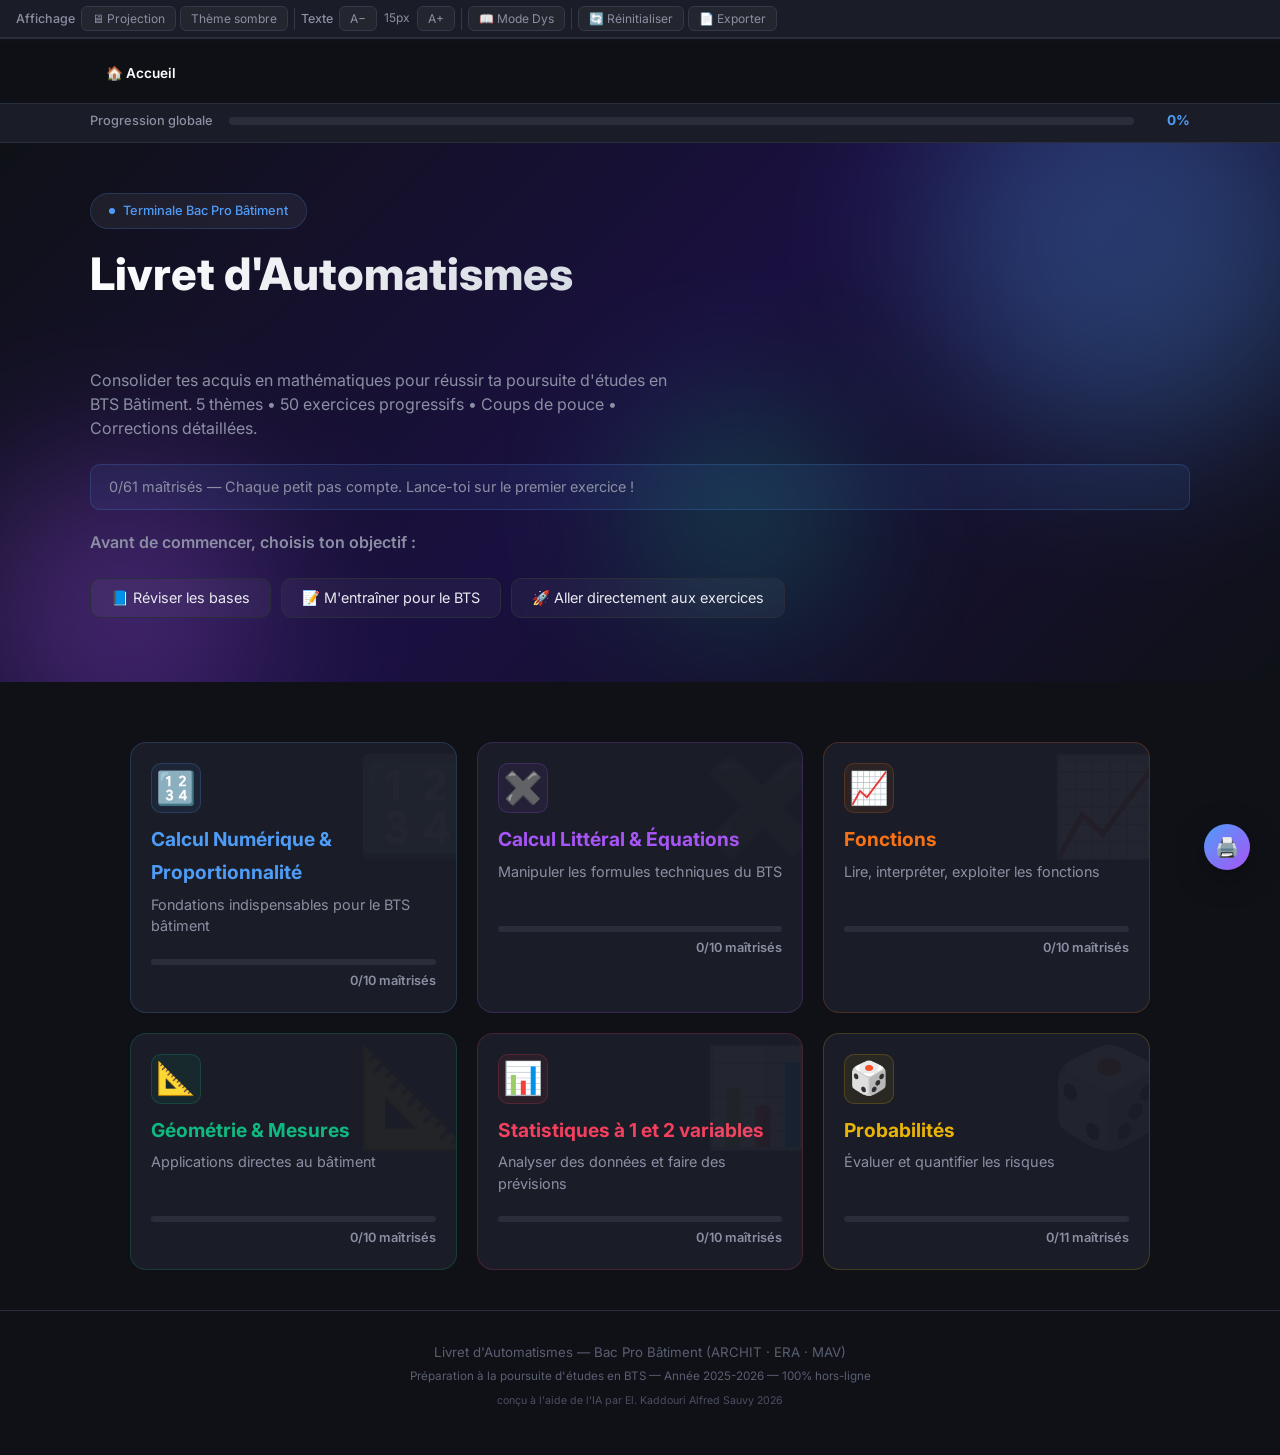
==== livret.html @ b8ce0d8c "Ajout de la mention concepteur dans le footer" ====
<!DOCTYPE html>
<html lang="fr">
<head>
<meta charset="UTF-8">
<meta name="viewport" content="width=device-width, initial-scale=1.0">
<title>Livret d'Automatismes — Bac Pro Bâtiment → BTS</title>
<link rel="preconnect" href="https://fonts.googleapis.com">
<link href="https://fonts.googleapis.com/css2?family=Inter:wght@300;400;500;600;700;800;900&family=JetBrains+Mono:wght@400;500&display=swap" rel="stylesheet">
<link rel="stylesheet" href="https://cdn.jsdelivr.net/npm/katex@0.16.9/dist/katex.min.css">
<script defer src="https://cdn.jsdelivr.net/npm/katex@0.16.9/dist/katex.min.js"></script>
<script defer src="https://cdn.jsdelivr.net/npm/katex@0.16.9/dist/contrib/auto-render.min.js"></script>
<link rel="stylesheet" href="style.css">
</head>
<body>

<div class="app" id="app">
  <!-- ACCESSIBILITY BAR -->
  <div class="access-bar no-print" role="toolbar" aria-label="Barre d'accessibilité">
    <div class="ab-group">
      <span class="ab-label">Affichage</span>
      <button class="ab-proj" onclick="toggleProjection(this)" title="Mode vidéoprojecteur">🖥 Projection</button>
      <button onclick="cycleTheme(this)" id="themeBtn">Thème sombre</button>
    </div>
    <div class="ab-sep"></div>
    <div class="ab-group">
      <span class="ab-label">Texte</span>
      <button onclick="setFontSize(-1)" title="Diminuer la taille">A−</button>
      <span id="fontSizeLabel" style="color:var(--text-muted);font-size:0.75rem;min-width:32px;text-align:center">15px</span>
      <button onclick="setFontSize(1)" title="Augmenter la taille">A+</button>
    </div>
    <div class="ab-sep"></div>
    <div class="ab-group">
      <button class="ab-dys" onclick="toggleDys(this)" title="Police adaptée Dys">📖 Mode Dys</button>
    </div>
    <div class="ab-sep"></div>
    <div class="ab-group">
      <button onclick="resetProgress()" title="Réinitialiser la progression">🔄 Réinitialiser</button>
      <button onclick="exportPDF()" title="Exporter en PDF via l'impression">📄 Exporter</button>
    </div>
  </div>

  <!-- NAV BREADCRUMB -->
  <nav class="nav-sticky" id="nav" role="navigation" aria-label="Fil d'ariane">
    <div class="nav-inner" id="navInner"></div>
  </nav>

  <!-- PROGRESS GLOBAL -->
  <div class="progress-global" id="progressGlobalWrap">
    <div class="progress-global-inner">
      <span class="progress-label">Progression globale</span>
      <div class="progress-bar-wrap"><div class="progress-bar-fill" id="globalProgress"></div></div>
      <span class="progress-pct" id="globalPct">0%</span>
    </div>
  </div>

  <!-- HERO (affiché uniquement sur l'accueil) -->
  <header class="hero" id="hero">
    <div class="hero-bg-shapes">
      <div class="shape shape-1"></div>
      <div class="shape shape-2"></div>
      <div class="shape shape-3"></div>
    </div>
    <div class="hero-content">
      <div class="hero-badge"><span class="badge-dot"></span>Terminale Bac Pro Bâtiment</div>
      <h1>Livret d'Automatismes<br><span class="hero-sub">Mathématiques — Préparation BTS</span></h1>
      <p class="hero-desc">Consolider tes acquis en mathématiques pour réussir ta poursuite d'études en BTS Bâtiment. 5 thèmes • 50 exercices progressifs • Coups de pouce • Corrections détaillées.</p>
      
      <div id="heroMsg" class="hero-msg"></div>

      <!-- DIAGNOSTIC RAPIDE -->
      <div class="hero-diagnostic" id="heroDiagnostic">
        <p class="hero-desc" style="margin-top:20px;font-weight:600">Avant de commencer, choisis ton objectif :</p>
        <div class="diag-btns">
          <button class="diag-btn" onclick="setDiagnostic('revision')">📘 Réviser les bases</button>
          <button class="diag-btn" onclick="setDiagnostic('entrainement')">📝 M'entraîner pour le BTS</button>
          <button class="diag-btn" onclick="setDiagnostic('')">🚀 Aller directement aux exercices</button>
        </div>
        <p class="hero-desc" style="margin-top:12px;font-size:0.85rem;color:var(--text-muted)" id="diagLabel"></p>
      </div>
    </div>
  </header>

  <!-- MAIN CONTENT (contenu dynamique) -->
  <main class="main" id="mainContent"></main>

  <!-- FOOTER -->
  <footer class="footer">
    <p>Livret d'Automatismes — Bac Pro Bâtiment (ARCHIT · ERA · MAV)</p>
    <p class="footer-small">Préparation à la poursuite d'études en BTS — Année 2025-2026 — 100% hors-ligne</p>
    <p class="footer-small" style="font-size: 0.8em; opacity: 0.8; margin-top: 5px;">conçu à l'aide de l'IA par El. Kaddouri Alfred Sauvy 2026</p>
    <div style="margin-top: 15px;" class="no-print">
      <img src="https://hits.seeyoufarm.com/api/count/incr/badge.svg?url=https%3A%2F%2Fekaddouri.github.io%2FParcoursY-Automatismes&count_bg=%234F9CF7&title_bg=%231A1D27&icon=&icon_color=%23E7E7E7&title=Visites&edge_flat=true" alt="Compteur de visites" title="Nombre de visites sur le site" onerror="this.style.display='none'" />
    </div>
  </footer>
</div>

<!-- PRINT BUTTON -->
<button class="print-btn no-print" onclick="window.print()" title="Imprimer le livret">🖨️</button>

<script src="data.js"></script>
<script src="data2.js"></script>
<script src="app.js"></script>
</body>
</html>
---- style.css ----
:root {
  --bg: #0f1117; --bg-card: #1a1d27; --bg-card-hover: #1f2330;
  --text: #e8eaf0; --text-muted: #8b8fa3; --text-dim: #5a5e72;
  --border: #2a2d3a; --border-light: #353849;
  --radius: 16px; --radius-sm: 10px; --radius-xs: 6px;
  --shadow: 0 8px 32px rgba(0,0,0,0.3);
  --t1: #4f9cf7; --t1-bg: rgba(79,156,247,0.08); --t1-border: rgba(79,156,247,0.2);
  --t2: #a855f7; --t2-bg: rgba(168,85,247,0.08); --t2-border: rgba(168,85,247,0.2);
  --t3: #f97316; --t3-bg: rgba(249,115,22,0.08); --t3-border: rgba(249,115,22,0.2);
  --t4: #10b981; --t4-bg: rgba(16,185,129,0.08); --t4-border: rgba(16,185,129,0.2);
  --t5: #f43f5e; --t5-bg: rgba(244,63,94,0.08); --t5-border: rgba(244,63,94,0.2);
  --t6: #eab308; --t6-bg: rgba(234,179,8,0.08); --t6-border: rgba(234,179,8,0.2);
  --success: #10b981; --warning: #f59e0b; --info: #3b82f6;
  --font-size-base: 15px;
  --font-family-base: 'Inter', sans-serif;
  --interligne: 1.7;
  --spacing-letters: 0;
  --spacing-words: 0;
}
* { margin:0; padding:0; box-sizing:border-box; }
body { font-family:var(--font-family-base); background:var(--bg); color:var(--text); line-height:var(--interligne); font-size:var(--font-size-base); }
a, button, input, select, textarea { font-family:inherit; }
:focus-visible { outline:3px solid var(--t1); outline-offset:2px; border-radius:4px; }
@media (prefers-reduced-motion: reduce) {
  *, *::before, *::after { animation-duration:0.01ms !important; transition-duration:0.01ms !important; }
}

/* === DIAGNOSTIC === */
.hero-diagnostic { margin-top:16px; }
.diag-btns { display:flex; gap:10px; flex-wrap:wrap; margin-top:8px; }
.diag-btn { padding:10px 20px; border-radius:var(--radius-sm); border:1px solid var(--border); background:rgba(255,255,255,0.04); color:var(--text); font-size:0.9rem; cursor:pointer; transition:all .2s; }
.diag-btn:hover { background:rgba(255,255,255,0.1); border-color:var(--t1); }
.diag-btn.active { background:var(--t1-bg); border-color:var(--t1); color:var(--t1); font-weight:600; }

/* === ACCESSIBILITY BAR === */
.access-bar { position:sticky; top:0; z-index:300; background:var(--bg-card); border-bottom:2px solid var(--border); padding:6px 16px; display:flex; flex-wrap:wrap; align-items:center; gap:6px; font-size:0.78rem; }
.access-bar .ab-group { display:flex; align-items:center; gap:4px; }
.access-bar .ab-label { color:var(--text-muted); font-weight:500; margin-right:2px; white-space:nowrap; }
.access-bar button { padding:4px 10px; border-radius:6px; border:1px solid var(--border-light); background:rgba(255,255,255,0.04); color:var(--text-muted); cursor:pointer; font-size:0.75rem; white-space:nowrap; transition:all .2s; }
.access-bar button:hover { background:rgba(255,255,255,0.1); color:var(--text); }
.access-bar button.active { color:#fff; font-weight:600; }
.access-bar .ab-sep { width:1px; height:22px; background:var(--border-light); }

/* Mode Dys */
body.dys-mode { font-family:'Lexend','OpenDyslexic',sans-serif; --interligne:2.0; --spacing-letters:0.08em; --spacing-words:0.16em; letter-spacing:var(--spacing-letters); word-spacing:var(--spacing-words); }
body.dys-mode .access-bar { font-family:inherit; }
body.dys-mode .graph-container svg { font-family:'Lexend','OpenDyslexic',sans-serif; }

/* Mode Projection */
body.projection-mode { font-size:calc(var(--font-size-base) * 1.4); }
body.projection-mode .hero h1 { font-size:3.6rem; }
body.projection-mode .nav-link { font-size:1rem; padding:10px 22px; }
body.projection-mode .exercise-card { border-width:2px; }
body.projection-mode .exo-statement { font-size:1.1rem; padding:18px; }
body.projection-mode .graph-container svg { max-width:90%; }
body.projection-mode .hero-bg-shapes,
body.projection-mode .shape { display:none; }
body.projection-mode .bts-box { font-size:1rem; padding:16px; }
body.projection-mode .course-content { font-size:1.3rem; }
body.projection-mode .course-content .formula-box { font-size:1.5rem; padding:24px; }

/* Mode clair */
body.light-mode { --bg:#f5f7fa; --bg-card:#ffffff; --text:#1a1d27; --text-muted:#5a5e72; --text-dim:#8b8fa3; --border:#d1d5db; --border-light:#e5e7eb; }
body.light-mode .graph-container svg { background:#fff; }
/* Mode crème */
body.cream-mode { --bg:#fbf7e9; --bg-card:#fefcf3; --text:#1a1a1a; --text-muted:#555; --text-dim:#888; --border:#d4c9a8; --border-light:#e8e0c8; }

/* === HERO === */
.hero { position:relative; padding:50px 40px 40px; overflow:hidden; background:linear-gradient(135deg, #0f1117 0%, #1a1040 50%, #0f1117 100%); }
body.light-mode .hero, body.cream-mode .hero { background:linear-gradient(135deg, #e8ecf1 0%, #d0d9e8 50%, #e8ecf1 100%); }
body.light-mode .hero h1, body.cream-mode .hero h1 { -webkit-text-fill-color:#1a1d27; }
.hero-bg-shapes { position:absolute; inset:0; overflow:hidden; }
.shape { position:absolute; border-radius:50%; filter:blur(80px); opacity:0.3; }
.shape-1 { width:400px; height:400px; background:var(--t1); top:-100px; right:-50px; animation:float 8s ease-in-out infinite; }
.shape-2 { width:300px; height:300px; background:var(--t2); bottom:-80px; left:-30px; animation:float 10s ease-in-out infinite reverse; }
.shape-3 { width:200px; height:200px; background:var(--t4); top:50%; left:50%; animation:float 12s ease-in-out infinite; }
@keyframes float { 0%,100%{transform:translate(0,0)} 50%{transform:translate(30px,-20px)} }
.hero-content { max-width:1100px; margin:0 auto; position:relative; z-index:1; }
.hero-badge { display:inline-flex; align-items:center; gap:8px; background:rgba(255,255,255,0.06); backdrop-filter:blur(10px); padding:6px 18px; border-radius:50px; font-size:0.8rem; font-weight:500; color:var(--t1); border:1px solid rgba(79,156,247,0.2); margin-bottom:20px; }
.badge-dot { width:6px; height:6px; background:var(--t1); border-radius:50%; animation:pulse 2s infinite; }
@keyframes pulse { 0%,100%{opacity:1;transform:scale(1)} 50%{opacity:.5;transform:scale(1.3)} }
.hero h1 { font-size:2.8rem; font-weight:800; line-height:1.15; margin-bottom:16px; background:linear-gradient(135deg,#fff 0%,#a0aec0 100%); -webkit-background-clip:text; -webkit-text-fill-color:transparent; }
.hero-sub { font-size:1.3rem; font-weight:400; opacity:0.7; }
.hero-desc { color:var(--text-muted); font-size:1rem; max-width:600px; margin-bottom:24px; line-height:1.5; }
.hero-stats { display:flex; gap:16px; flex-wrap:wrap; }
.hero-stat { background:rgba(255,255,255,0.04); border:1px solid var(--border); border-radius:var(--radius-sm); padding:10px 18px; display:flex; flex-direction:column; gap:2px; }
.hero-stat .val { font-size:1.3rem; font-weight:700; }
.hero-stat .lbl { font-size:0.7rem; color:var(--text-muted); text-transform:uppercase; letter-spacing:.5px; }
.hero-msg { margin-top:16px; padding:10px 18px; border-radius:var(--radius-sm); background:rgba(79,156,247,0.08); border:1px solid rgba(79,156,247,0.2); font-size:0.9rem; color:var(--text-muted); }

/* === NAV === */
.nav-sticky { position:sticky; top:44px; z-index:100; background:rgba(15,17,23,0.85); backdrop-filter:blur(20px); border-bottom:1px solid var(--border); padding:0 40px; }
body.light-mode .nav-sticky, body.cream-mode .nav-sticky { background:rgba(255,255,255,0.9); }
.nav-inner { max-width:1100px; margin:0 auto; display:flex; gap:4px; overflow-x:auto; padding:10px 0; scrollbar-width:none; }
.nav-inner::-webkit-scrollbar { display:none; }
.nav-link { padding:8px 16px; border-radius:50px; text-decoration:none; color:var(--text-muted); font-weight:500; font-size:0.85rem; white-space:nowrap; transition:all .25s; cursor:pointer; border:none; background:none; }
.nav-link:hover { background:rgba(255,255,255,0.06); color:var(--text); }
.nav-link.active { color:#fff; font-weight:600; }

/* === PROGRESS GLOBAL === */
.progress-global { padding:10px 40px; background:var(--bg-card); border-bottom:1px solid var(--border); }
.progress-global-inner { max-width:1100px; margin:0 auto; display:flex; align-items:center; gap:16px; }
.progress-label { font-size:0.8rem; color:var(--text-muted); white-space:nowrap; font-weight:500; }
.progress-bar-wrap { flex:1; height:8px; background:var(--border); border-radius:8px; overflow:hidden; }
.progress-bar-fill { height:100%; border-radius:8px; background:linear-gradient(90deg,var(--t1),var(--t2),var(--t4)); transition:width .5s ease; width:0; }
.progress-pct { font-size:0.85rem; font-weight:700; color:var(--t1); min-width:40px; text-align:right; }

/* === MAIN === */
.main { max-width:1100px; margin:0 auto; padding:40px; }

/* === BTS BOX (parcours BTS) === */
.bts-box { background:var(--bg-card); border:1px solid var(--border); border-radius:var(--radius); padding:20px 24px; margin-bottom:24px; }
.bts-box h3 { font-size:1rem; font-weight:600; margin-bottom:10px; }
.bts-grid { display:grid; grid-template-columns:1fr 1fr 1fr; gap:16px; }
.bts-item { padding:12px 14px; border-radius:var(--radius-xs); background:rgba(255,255,255,0.02); border:1px solid var(--border-light); }
.bts-item .bts-label { font-size:0.75rem; text-transform:uppercase; letter-spacing:.5px; color:var(--text-dim); font-weight:600; margin-bottom:4px; }
.bts-item .bts-content { font-size:0.88rem; color:var(--text-muted); line-height:1.5; }
.bts-item .bts-content strong { color:var(--text); }
@media(max-width:768px) { .bts-grid { grid-template-columns:1fr; } }

/* === THEME SECTION === */
.theme-section { margin-bottom:60px; scroll-margin-top:120px; }
.theme-header { display:flex; align-items:center; gap:16px; margin-bottom:6px; }
.theme-icon { width:48px; height:48px; border-radius:var(--radius-sm); display:flex; align-items:center; justify-content:center; font-size:1.4rem; }
.theme-title { font-size:1.5rem; font-weight:700; }
.theme-subtitle { color:var(--text-muted); font-size:0.85rem; margin-bottom:4px; }
.theme-objectif { font-size:0.85rem; color:var(--text-dim); margin-bottom:16px; padding:8px 14px; background:rgba(255,255,255,0.02); border-radius:var(--radius-xs); border-left:3px solid var(--info); }
.theme-progress { display:flex; align-items:center; gap:12px; margin-bottom:20px; }
.theme-progress .progress-bar-wrap { max-width:300px; }
.theme-progress-pct { font-size:0.8rem; font-weight:600; }

/* === COURSE CARD === */
.course-card { background:var(--bg-card); border:1px solid var(--border); border-radius:var(--radius); padding:20px 24px; margin-bottom:20px; }
.course-card h3 { font-size:1.2rem; font-weight:600; margin-bottom:10px; display:flex; align-items:center; gap:10px; }
.course-content { color:var(--text-muted); font-size:1.05rem; line-height:1.8; }
.course-content .formula-box { background:rgba(255,255,255,0.03); border:1px solid var(--border-light); border-radius:var(--radius-xs); padding:16px 20px; margin:12px 0; font-family:'JetBrains Mono',monospace; font-size:1.15rem; color:var(--text); text-align:center; }
.course-content ul { padding-left:20px; }
.course-content li { margin:3px 0; }
.key-point { display:flex; align-items:flex-start; gap:10px; padding:10px 14px; margin:8px 0; border-radius:var(--radius-xs); font-size:0.88rem; }
.key-point.tip { background:rgba(16,185,129,0.06); border-left:3px solid var(--success); }
.key-point.warn { background:rgba(245,158,11,0.06); border-left:3px solid var(--warning); }

/* === EXERCISE CARD === */
.exercise-card { background:var(--bg-card); border:1px solid var(--border); border-radius:var(--radius); margin-bottom:14px; overflow:hidden; transition:all .3s; }
.exercise-card:hover { border-color:var(--border-light); }
.exercise-header { display:flex; align-items:center; gap:10px; padding:14px 20px; cursor:pointer; user-select:none; }
.exercise-check { width:22px; height:22px; border-radius:6px; border:2px solid var(--border-light); cursor:pointer; display:flex; align-items:center; justify-content:center; transition:all .2s; flex-shrink:0; font-size:0.75rem; color:transparent; background:transparent; }
.exercise-check.done { border-color:var(--success); background:var(--success); color:#fff; }
.exercise-num { font-weight:700; font-size:0.78rem; padding:3px 10px; border-radius:50px; flex-shrink:0; }
.exercise-title { font-weight:500; font-size:0.93rem; flex:1; }
.exercise-type { font-size:0.7rem; padding:2px 8px; border-radius:4px; flex-shrink:0; }
.exercise-type.echauffement { background:rgba(79,156,247,0.1); color:var(--t1); }
.exercise-type.automatisme { background:rgba(168,85,247,0.1); color:var(--t2); }
.exercise-type.applique { background:rgba(249,115,22,0.1); color:var(--t3); }
.exercise-type.prepa-bts { background:rgba(16,185,129,0.1); color:var(--t4); }
.exercise-type.synthese { background:rgba(244,63,94,0.1); color:var(--t5); }
.exercise-diff { font-size:0.7rem; color:var(--text-dim); margin-left:4px; letter-spacing:2px; }
.exercise-toggle { font-size:1.1rem; color:var(--text-dim); transition:transform .3s; flex-shrink:0; }
.exercise-card.open .exercise-toggle { transform:rotate(180deg); }
.exercise-body { display:none; padding:0 20px 18px; }
.exercise-card.open .exercise-body { display:block; }

/* === EXERCISE CONTENT === */
.exo-statement { color:var(--text); font-size:0.92rem; line-height:1.8; margin-bottom:14px; padding:14px; background:rgba(255,255,255,0.02); border-radius:var(--radius-xs); border-left:3px solid var(--border-light); }
.exo-statement ol, .exo-statement ul { padding-left:20px; }
.exo-statement li { margin:3px 0; }
.exo-erreur { padding:8px 14px; margin:8px 0; border-radius:var(--radius-xs); font-size:0.85rem; background:rgba(244,63,94,0.06); border-left:3px solid var(--t5); color:var(--text-muted); }
.exo-methode { padding:8px 14px; margin:8px 0; border-radius:var(--radius-xs); font-size:0.85rem; background:rgba(79,156,247,0.06); border-left:3px solid var(--t1); color:var(--text-muted); }

/* === TABLE OF VALUES === */
.val-table { width:100%; max-width:500px; margin:14px auto 12px auto; border-collapse:collapse; font-size:0.88rem; border-radius:var(--radius-xs); overflow:hidden; border:1px solid var(--border-light); background:rgba(255,255,255,0.02); }
.val-table caption { caption-side:top; text-align:center; padding:6px 0; font-weight:600; color:var(--t3); font-size:0.82rem; }
.val-table th, .val-table td { padding:8px 12px; text-align:center; border:1px solid var(--border-light); }
.val-table thead th { background:rgba(249,115,22,0.1); font-weight:600; color:var(--t3); }
.val-table tbody th { background:rgba(249,115,22,0.06); font-weight:600; color:var(--t3); width:60px; }
.val-table tbody td { color:var(--text-muted); min-width:42px; }
.val-table tbody tr:nth-child(even) { background:rgba(255,255,255,0.02); }
.val-table .val-empty { color:var(--text-dim); font-style:italic; }

/* === SVG GRAPH === */
.graph-container { margin:14px 0; text-align:center; }
.graph-container svg { max-width:100%; background:rgba(0,0,0,0.2); border-radius:var(--radius-sm); border:1px solid var(--border); }
body.light-mode .graph-container svg, body.cream-mode .graph-container svg { background:#fff; }

/* === HINTS === */
.hints-section { margin-top:10px; }
.hint-btn { display:inline-flex; align-items:center; gap:6px; padding:6px 14px; border-radius:50px; border:1px solid var(--border-light); background:rgba(255,255,255,0.03); color:var(--text-muted); font-size:0.78rem; cursor:pointer; transition:all .2s; font-family:'Inter',sans-serif; margin-right:6px; margin-bottom:6px; }
.hint-btn:hover { background:rgba(255,255,255,0.06); color:var(--text); }
.hint-btn.revealed { border-color:var(--warning); color:var(--warning); }
.hint-content { display:none; padding:10px 14px; margin:6px 0; border-radius:var(--radius-xs); font-size:0.85rem; color:var(--text-muted); border-left:3px solid var(--warning); background:rgba(245,158,11,0.04); }
.hint-content.show { display:block; }

/* === CORRECTION === */
.correction-section { margin-top:10px; }
.correction-btn { display:inline-flex; align-items:center; gap:6px; padding:8px 18px; border-radius:50px; border:1px solid rgba(16,185,129,0.3); background:rgba(16,185,129,0.06); color:var(--success); font-size:0.83rem; font-weight:500; cursor:pointer; transition:all .2s; font-family:'Inter',sans-serif; }
.correction-btn:hover { background:rgba(16,185,129,0.12); }
.correction-content { display:none; padding:14px; margin:8px 0; border-radius:var(--radius-xs); font-size:0.88rem; line-height:1.8; background:rgba(16,185,129,0.04); border:1px solid rgba(16,185,129,0.15); }
.correction-content.show { display:block; }
.correction-step { display:flex; align-items:flex-start; gap:10px; margin:6px 0; }
.step-num { width:24px; height:24px; border-radius:50%; background:var(--success); color:#fff; font-size:0.7rem; font-weight:700; display:flex; align-items:center; justify-content:center; flex-shrink:0; }
.step-text { color:var(--text-muted); }
.step-text .formula-box { margin:4px 0; }

/* === AUTO-BILAN === */
.auto-bilan { margin-top:30px; padding:16px 20px; background:var(--bg-card); border:1px solid var(--border); border-radius:var(--radius); }
.auto-bilan h3 { font-size:1rem; font-weight:600; margin-bottom:10px; }
.auto-bilan .bilan-stats { display:flex; gap:20px; flex-wrap:wrap; font-size:0.88rem; color:var(--text-muted); }
.auto-bilan .bilan-stats strong { color:var(--text); }
.bilan-passerelle { margin-top:12px; padding:10px 14px; border-radius:var(--radius-xs); background:rgba(79,156,247,0.06); border-left:3px solid var(--t1); font-size:0.85rem; color:var(--text-muted); }

/* === FOOTER === */
.footer { text-align:center; padding:30px; border-top:1px solid var(--border); color:var(--text-dim); font-size:0.83rem; }
.footer-small { font-size:0.73rem; margin-top:4px; }

/* === FLOATING BUTTONS === */
.print-btn, .top-btn { position:fixed; width:46px; height:46px; border-radius:50%; border:none; cursor:pointer; box-shadow:var(--shadow); z-index:200; transition:transform .2s; display:flex; align-items:center; justify-content:center; }
.print-btn { bottom:30px; right:30px; background:linear-gradient(135deg,var(--t1),var(--t2)); font-size:1.2rem; }
.print-btn:hover { transform:scale(1.1); }
.top-btn { bottom:86px; right:30px; background:var(--bg-card); border:1px solid var(--border); font-size:1rem; color:var(--text-muted); }
.top-btn:hover { transform:scale(1.1); }

/* === RESPONSIVE === */
@media(max-width:768px) {
  .hero { padding:35px 16px 25px; }
  .hero h1 { font-size:1.8rem; }
  .nav-sticky, .main, .progress-global { padding-left:12px; padding-right:12px; }
  .main { padding:16px 12px; }
  .hero-stats { gap:8px; }
  .hero-stat { padding:8px 12px; }
  .access-bar { font-size:0.68rem; padding:4px 6px; gap:3px; }
  .access-bar button { font-size:0.62rem; padding:3px 6px; }
}

/* === PRINT === */
@media print {
  @page { size:A4; margin:12mm 10mm; }
  .no-print, .print-btn, .top-btn, .nav-sticky, .progress-global, .hero-bg-shapes,
  .exercise-toggle, .hint-btn, .correction-btn, .access-bar, .hero-diagnostic,
  .diag-btns { display:none !important; }
  body { background:#fff !important; color:#111 !important; font-size:10pt; line-height:1.35 !important; }
  * { color:#111 !important; background:transparent !important; box-shadow:none !important; border-color:#ccc !important; }
  .hero { padding:12px 0; background:#fff !important; }
  .hero h1 { -webkit-text-fill-color:#111; font-size:18pt; }
  .exercise-body { display:block !important; }
  .exercise-card { page-break-inside:avoid; border:1px solid #ccc; margin-bottom:6px; }
  .theme-section { page-break-before:always; }
  .hint-content, .correction-content { display:block !important; border:1px solid #ddd; }
  .formula-box { border:1px solid #ccc !important; }
  .graph-container svg { border:1px solid #ccc; max-width:80%; }
  .val-table { font-size:9pt; max-width:90%; }
  .bts-box { border:1px solid #ccc; }
}
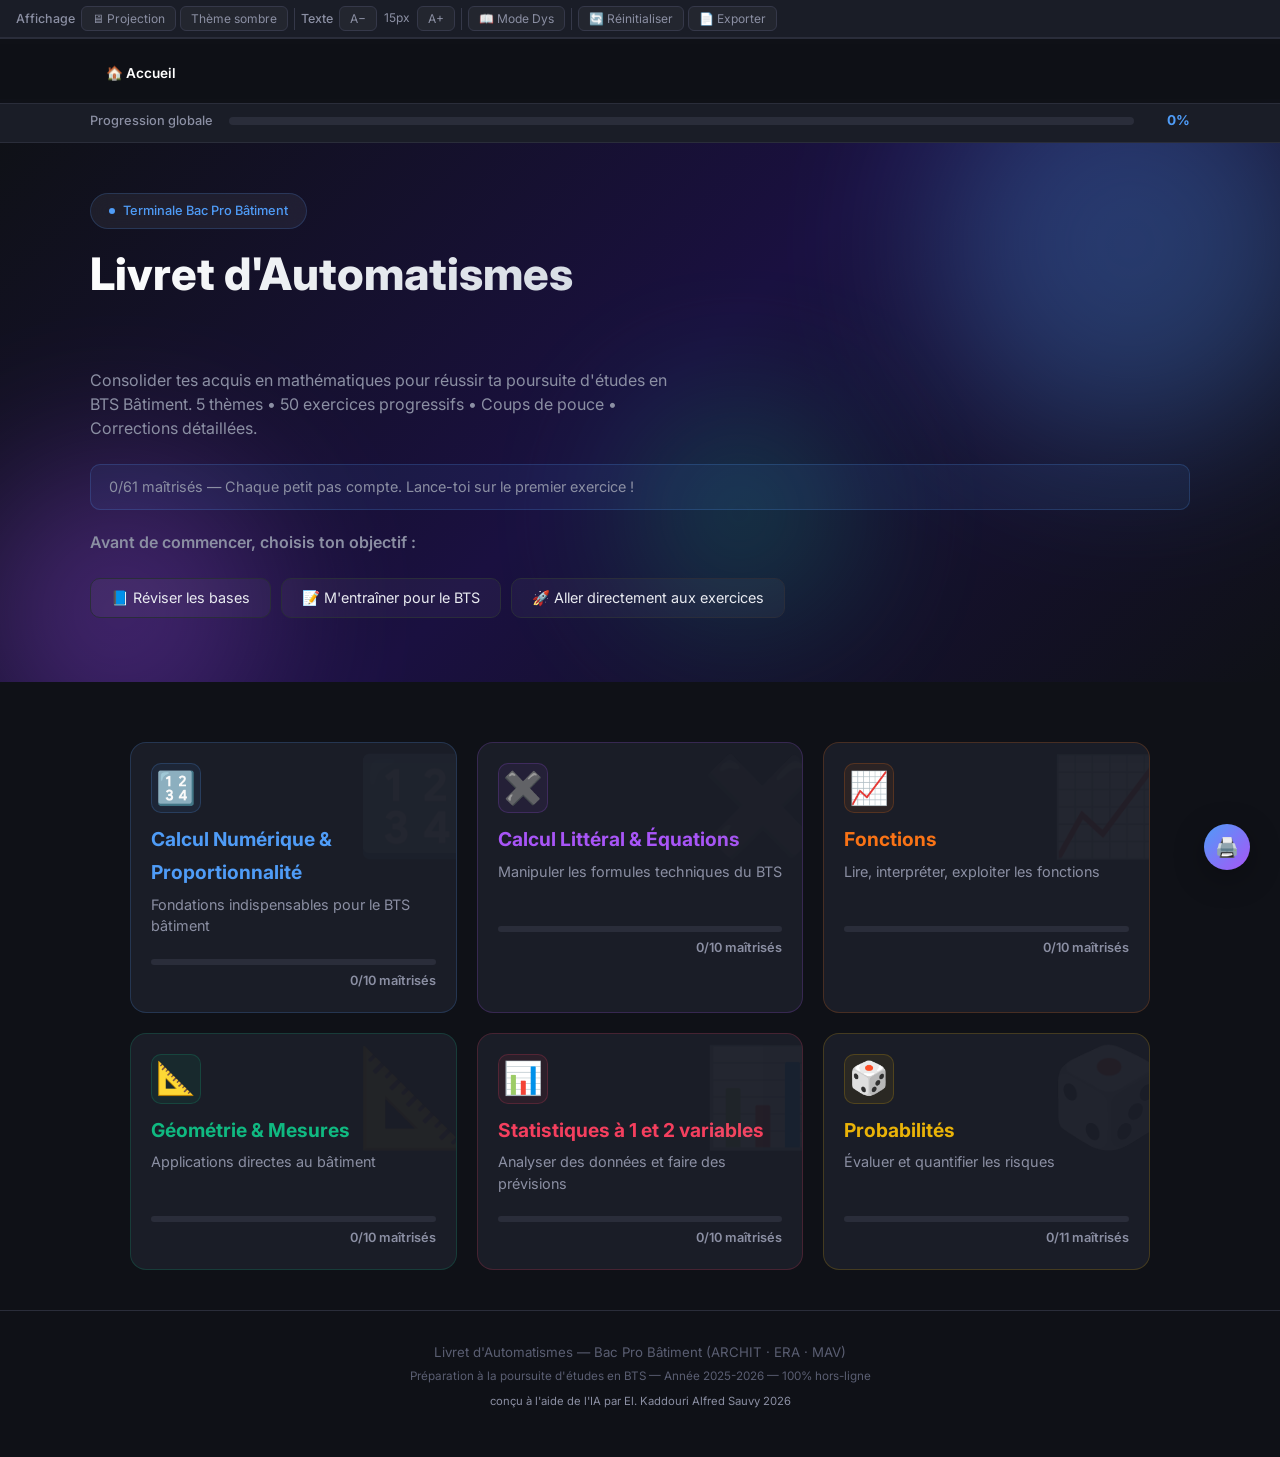
==== commit 476f41ff: "Ajustement visuel de la mention concepteur et mise à jour version hors-ligne" ====
--- a/livret.html
+++ b/livret.html
@@ -87,7 +87,7 @@
   <footer class="footer">
     <p>Livret d'Automatismes — Bac Pro Bâtiment (ARCHIT · ERA · MAV)</p>
     <p class="footer-small">Préparation à la poursuite d'études en BTS — Année 2025-2026 — 100% hors-ligne</p>
-    <p class="footer-small" style="font-size: 0.8em; opacity: 0.8; margin-top: 5px;">conçu à l'aide de l'IA par El. Kaddouri Alfred Sauvy 2026</p>
+    <p class="footer-small" style="font-size: 0.85em; color: var(--text-muted); margin-top: 5px;">conçu à l'aide de l'IA par El. Kaddouri Alfred Sauvy 2026</p>
     <div style="margin-top: 15px;" class="no-print">
       <img src="https://hits.seeyoufarm.com/api/count/incr/badge.svg?url=https%3A%2F%2Fekaddouri.github.io%2FParcoursY-Automatismes&count_bg=%234F9CF7&title_bg=%231A1D27&icon=&icon_color=%23E7E7E7&title=Visites&edge_flat=true" alt="Compteur de visites" title="Nombre de visites sur le site" onerror="this.style.display='none'" />
     </div>
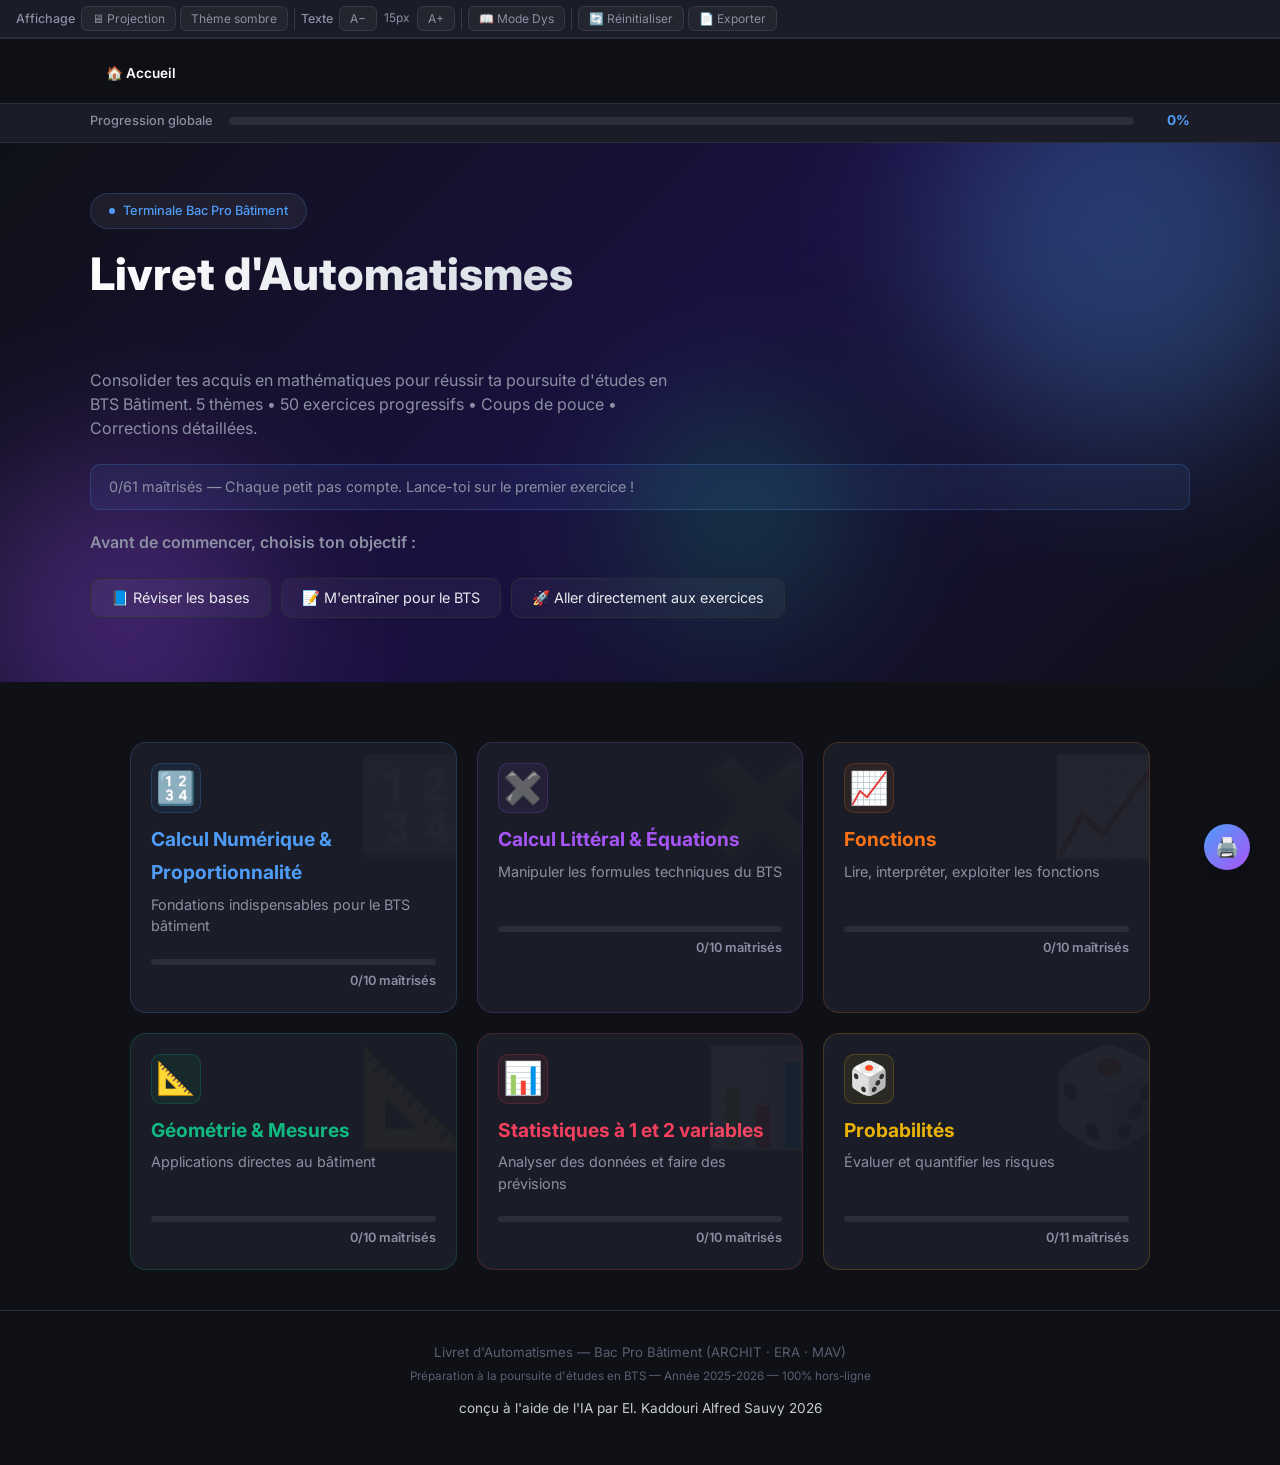
==== commit f0cac1c9: "Amélioration de la lisibilité de la mention du concepteur dans le pied de page" ====
--- a/livret.html
+++ b/livret.html
@@ -87,7 +87,7 @@
   <footer class="footer">
     <p>Livret d'Automatismes — Bac Pro Bâtiment (ARCHIT · ERA · MAV)</p>
     <p class="footer-small">Préparation à la poursuite d'études en BTS — Année 2025-2026 — 100% hors-ligne</p>
-    <p class="footer-small" style="font-size: 0.85em; color: var(--text-muted); margin-top: 5px;">conçu à l'aide de l'IA par El. Kaddouri Alfred Sauvy 2026</p>
+    <p style="font-size: 0.85rem; color: var(--text); opacity: 0.85; margin-top: 10px;">conçu à l'aide de l'IA par El. Kaddouri Alfred Sauvy 2026</p>
     <div style="margin-top: 15px;" class="no-print">
       <img src="https://hits.seeyoufarm.com/api/count/incr/badge.svg?url=https%3A%2F%2Fekaddouri.github.io%2FParcoursY-Automatismes&count_bg=%234F9CF7&title_bg=%231A1D27&icon=&icon_color=%23E7E7E7&title=Visites&edge_flat=true" alt="Compteur de visites" title="Nombre de visites sur le site" onerror="this.style.display='none'" />
     </div>
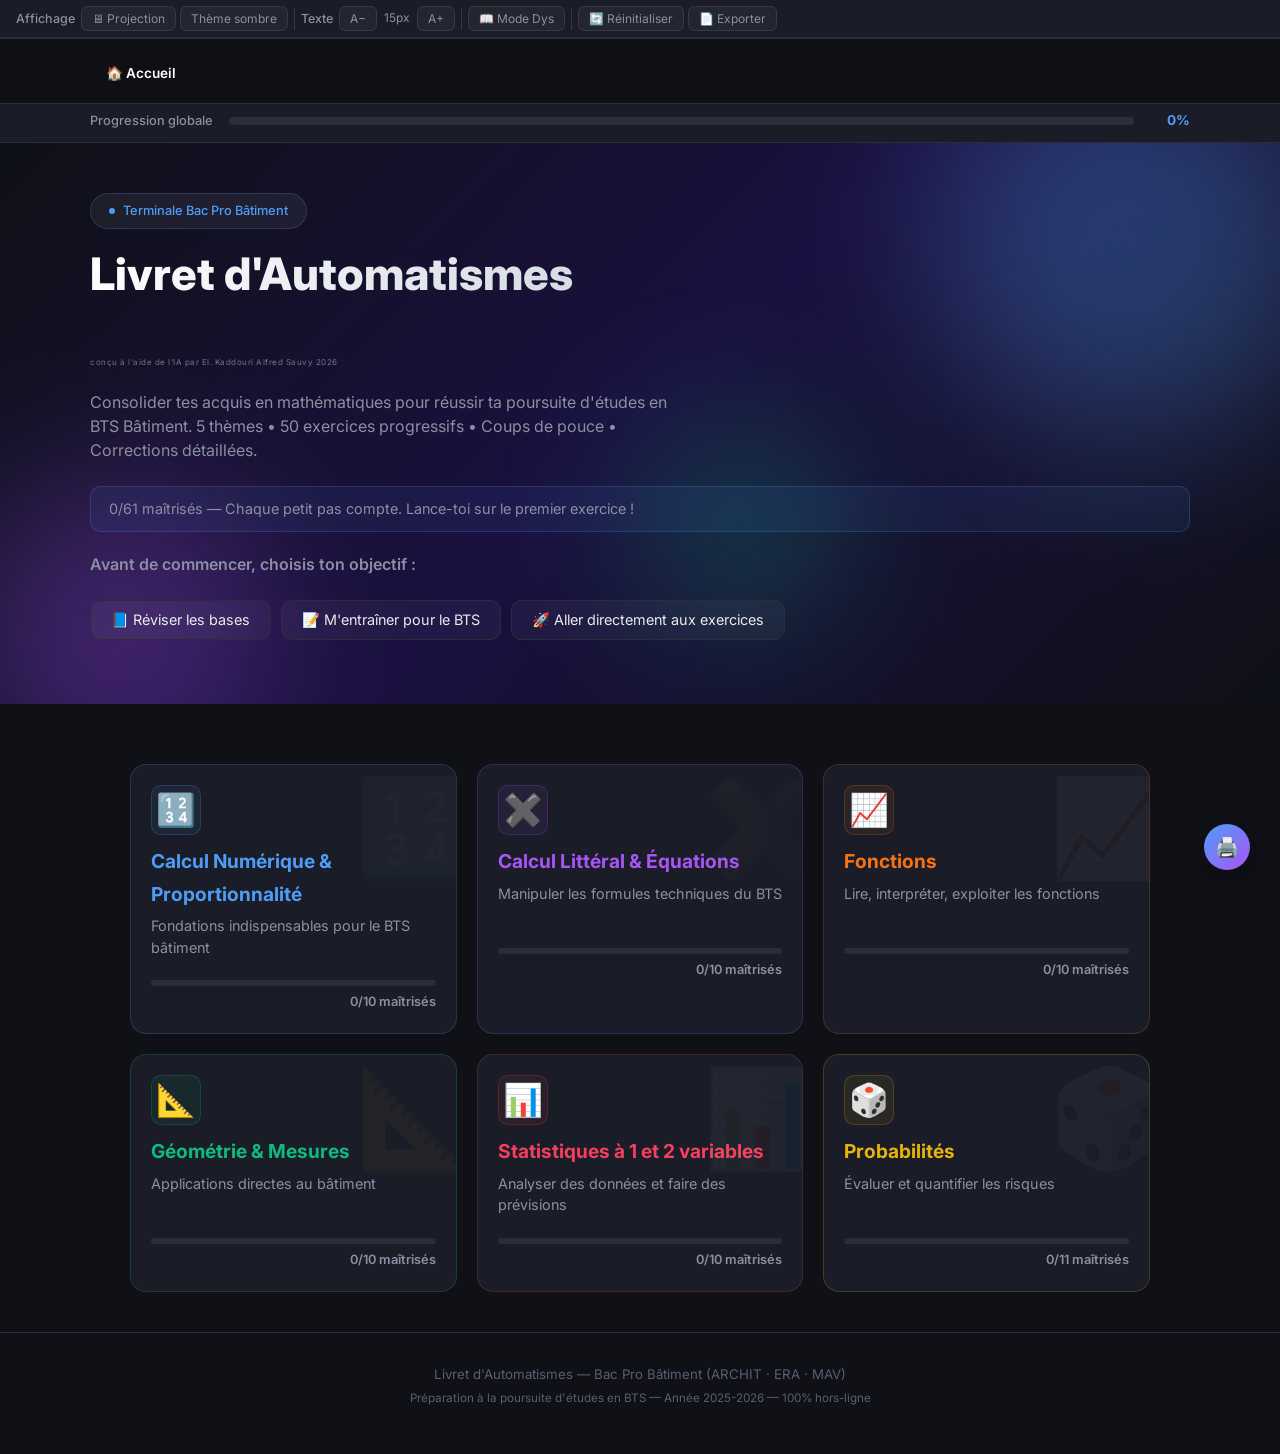
==== commit f066cac9: "Déplacement de la mention du concepteur sous le titre principal (hero)" ====
--- a/livret.html
+++ b/livret.html
@@ -63,6 +63,7 @@
     <div class="hero-content">
       <div class="hero-badge"><span class="badge-dot"></span>Terminale Bac Pro Bâtiment</div>
       <h1>Livret d'Automatismes<br><span class="hero-sub">Mathématiques — Préparation BTS</span></h1>
+      <p style="font-size: 8px; color: var(--text-muted); opacity: 0.8; margin-top: -12px; margin-bottom: 20px; letter-spacing: 0.5px;">conçu à l'aide de l'IA par El. Kaddouri Alfred Sauvy 2026</p>
       <p class="hero-desc">Consolider tes acquis en mathématiques pour réussir ta poursuite d'études en BTS Bâtiment. 5 thèmes • 50 exercices progressifs • Coups de pouce • Corrections détaillées.</p>
       
       <div id="heroMsg" class="hero-msg"></div>
@@ -87,7 +88,6 @@
   <footer class="footer">
     <p>Livret d'Automatismes — Bac Pro Bâtiment (ARCHIT · ERA · MAV)</p>
     <p class="footer-small">Préparation à la poursuite d'études en BTS — Année 2025-2026 — 100% hors-ligne</p>
-    <p style="font-size: 0.85rem; color: var(--text); opacity: 0.85; margin-top: 10px;">conçu à l'aide de l'IA par El. Kaddouri Alfred Sauvy 2026</p>
     <div style="margin-top: 15px;" class="no-print">
       <img src="https://hits.seeyoufarm.com/api/count/incr/badge.svg?url=https%3A%2F%2Fekaddouri.github.io%2FParcoursY-Automatismes&count_bg=%234F9CF7&title_bg=%231A1D27&icon=&icon_color=%23E7E7E7&title=Visites&edge_flat=true" alt="Compteur de visites" title="Nombre de visites sur le site" onerror="this.style.display='none'" />
     </div>
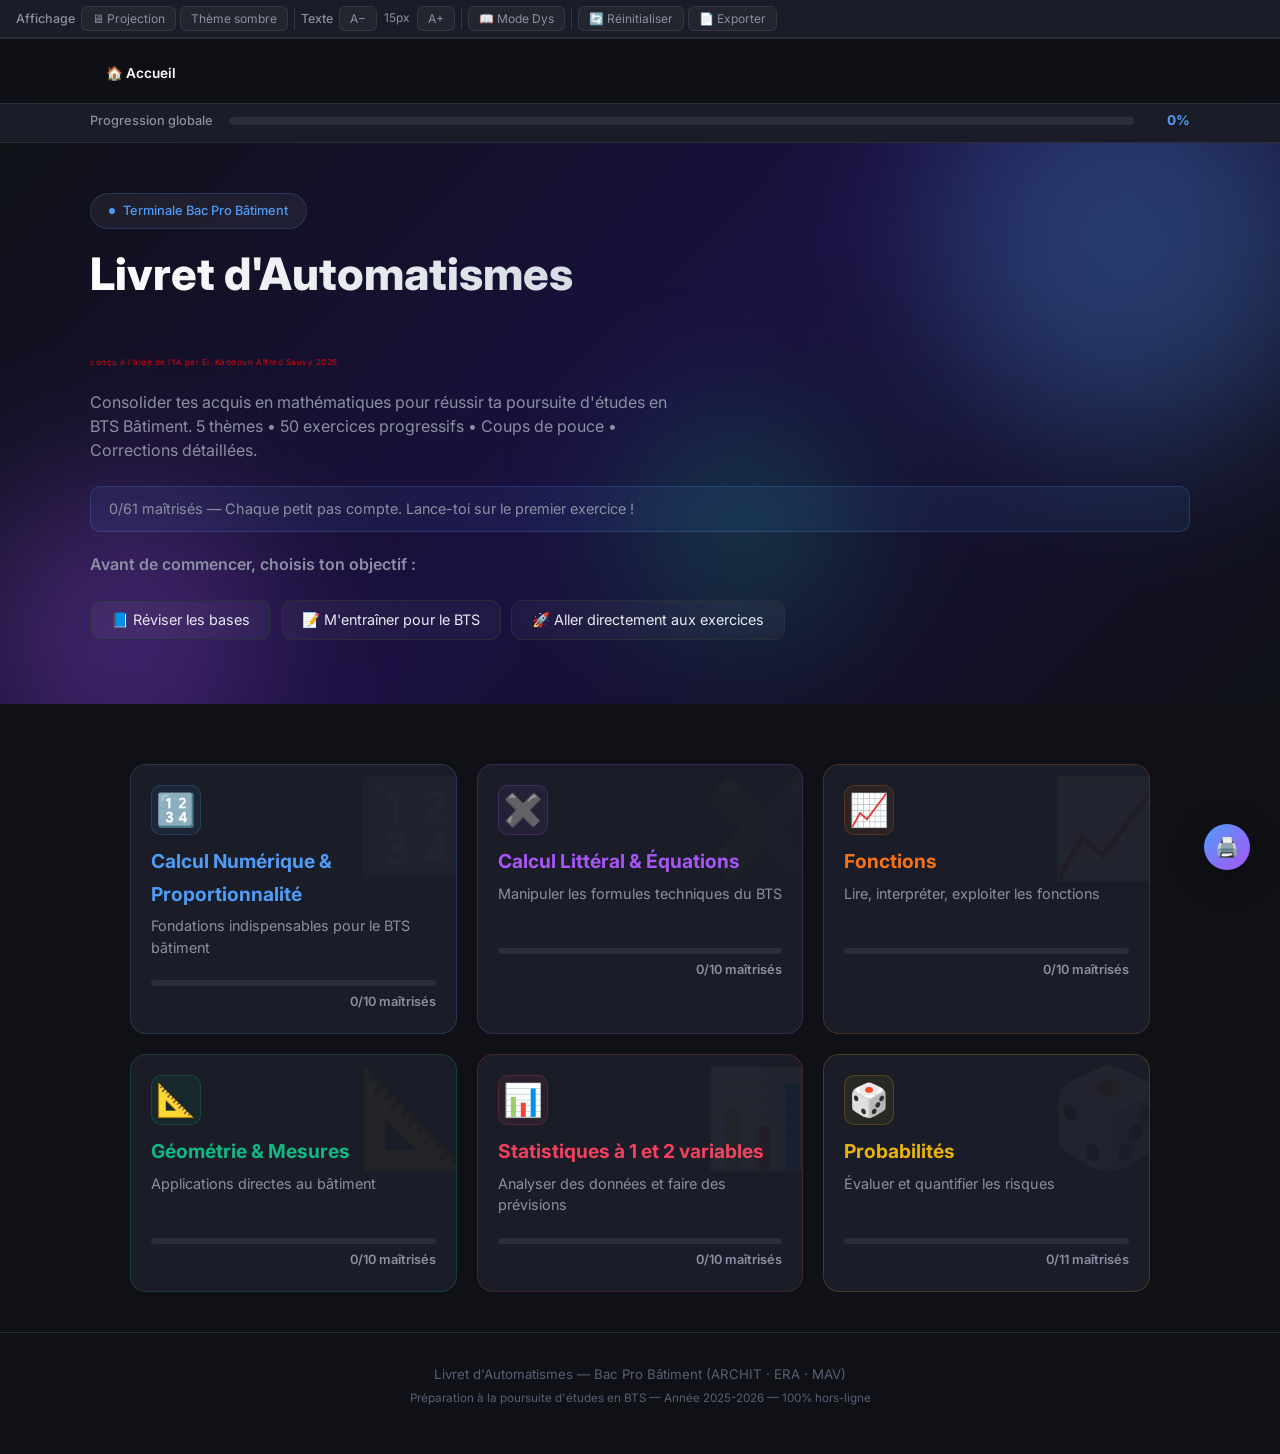
==== commit 6047b00b: "Mettre la mention du concepteur en couleur rouge" ====
--- a/livret.html
+++ b/livret.html
@@ -63,7 +63,7 @@
     <div class="hero-content">
       <div class="hero-badge"><span class="badge-dot"></span>Terminale Bac Pro Bâtiment</div>
       <h1>Livret d'Automatismes<br><span class="hero-sub">Mathématiques — Préparation BTS</span></h1>
-      <p style="font-size: 8px; color: var(--text-muted); opacity: 0.8; margin-top: -12px; margin-bottom: 20px; letter-spacing: 0.5px;">conçu à l'aide de l'IA par El. Kaddouri Alfred Sauvy 2026</p>
+      <p style="font-size: 8px; color: red; opacity: 0.9; margin-top: -12px; margin-bottom: 20px; letter-spacing: 0.5px;">conçu à l'aide de l'IA par El. Kaddouri Alfred Sauvy 2026</p>
       <p class="hero-desc">Consolider tes acquis en mathématiques pour réussir ta poursuite d'études en BTS Bâtiment. 5 thèmes • 50 exercices progressifs • Coups de pouce • Corrections détaillées.</p>
       
       <div id="heroMsg" class="hero-msg"></div>
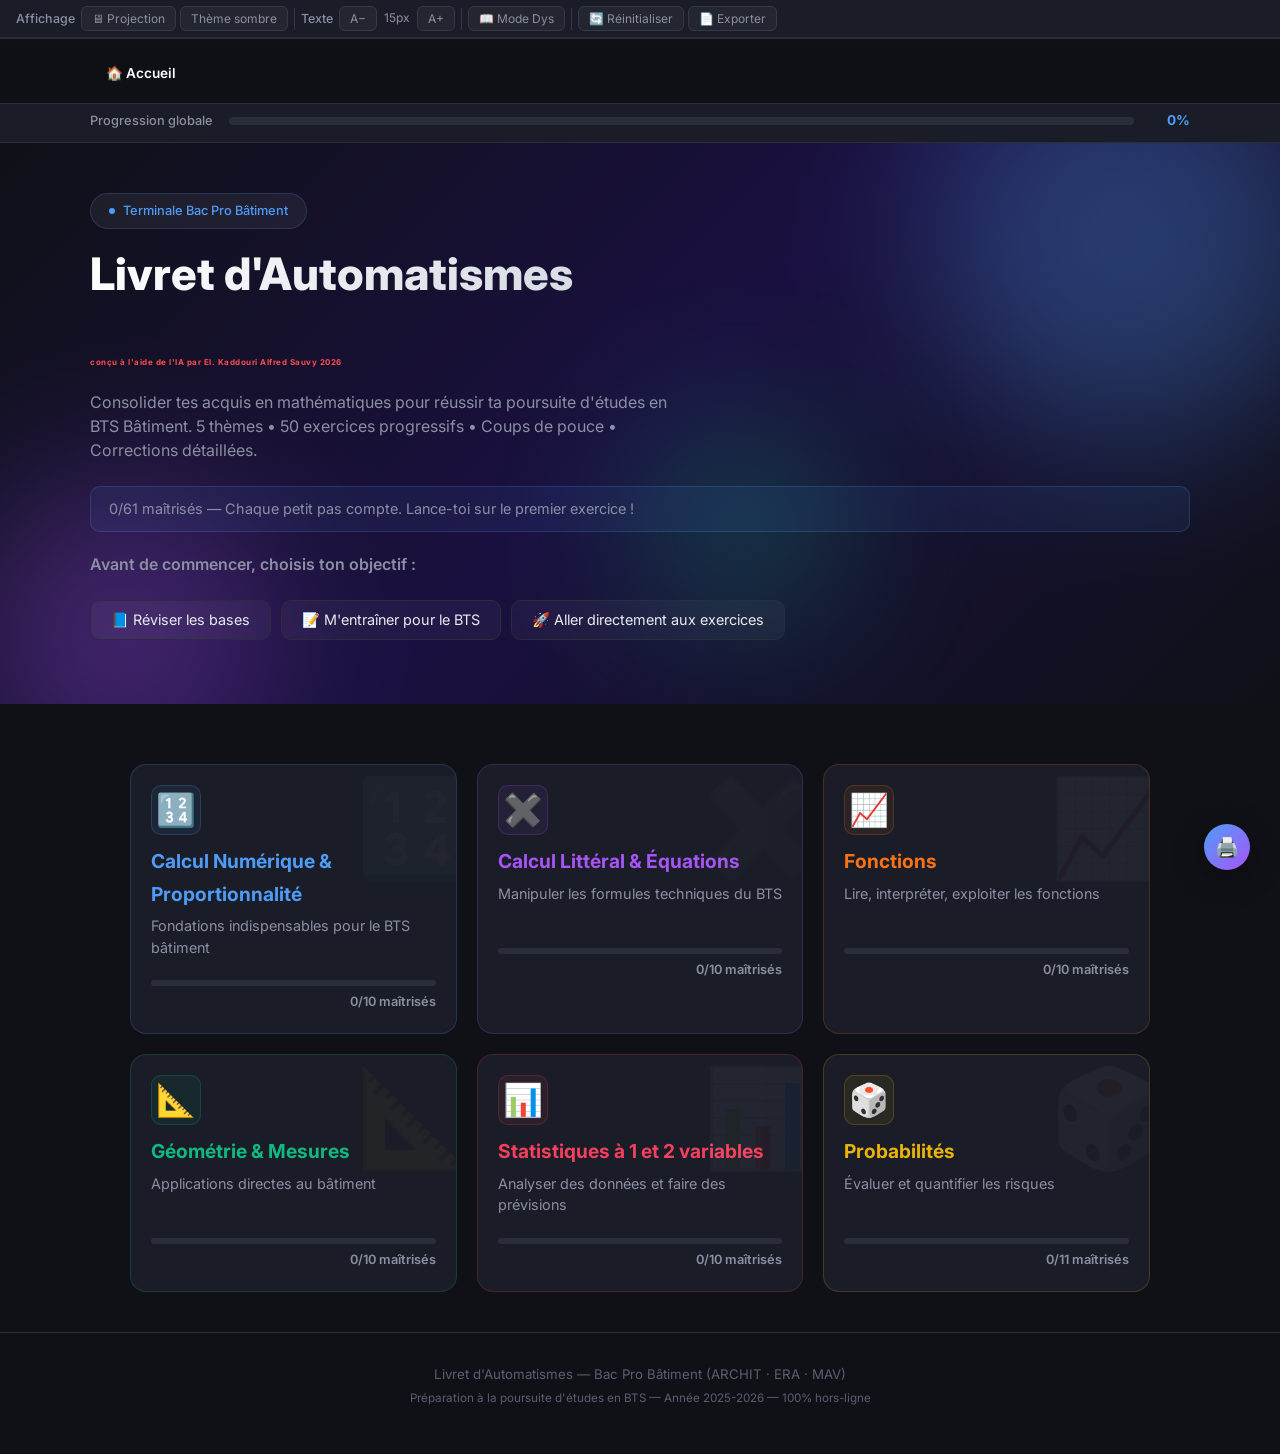
==== commit d69ba1c4: "Ajustement du contraste de la mention du concepteur avec une nouvelle classe CSS adaptative" ====
--- a/livret.html
+++ b/livret.html
@@ -63,7 +63,7 @@
     <div class="hero-content">
       <div class="hero-badge"><span class="badge-dot"></span>Terminale Bac Pro Bâtiment</div>
       <h1>Livret d'Automatismes<br><span class="hero-sub">Mathématiques — Préparation BTS</span></h1>
-      <p style="font-size: 8px; color: red; opacity: 0.9; margin-top: -12px; margin-bottom: 20px; letter-spacing: 0.5px;">conçu à l'aide de l'IA par El. Kaddouri Alfred Sauvy 2026</p>
+      <p class="concepteur-text">conçu à l'aide de l'IA par El. Kaddouri Alfred Sauvy 2026</p>
       <p class="hero-desc">Consolider tes acquis en mathématiques pour réussir ta poursuite d'études en BTS Bâtiment. 5 thèmes • 50 exercices progressifs • Coups de pouce • Corrections détaillées.</p>
       
       <div id="heroMsg" class="hero-msg"></div>
--- a/style.css
+++ b/style.css
@@ -88,6 +88,18 @@
 .hero-stat .lbl { font-size:0.7rem; color:var(--text-muted); text-transform:uppercase; letter-spacing:.5px; }
 .hero-msg { margin-top:16px; padding:10px 18px; border-radius:var(--radius-sm); background:rgba(79,156,247,0.08); border:1px solid rgba(79,156,247,0.2); font-size:0.9rem; color:var(--text-muted); }
 
+.concepteur-text {
+  font-size: 8px;
+  font-weight: 700;
+  color: #ff4d4d; /* Rouge clair pour fond sombre */
+  margin-top: -12px;
+  margin-bottom: 20px;
+  letter-spacing: 0.5px;
+}
+body.light-mode .concepteur-text, body.cream-mode .concepteur-text {
+  color: #d32f2f; /* Rouge foncé pour fond clair */
+}
+
 /* === NAV === */
 .nav-sticky { position:sticky; top:44px; z-index:100; background:rgba(15,17,23,0.85); backdrop-filter:blur(20px); border-bottom:1px solid var(--border); padding:0 40px; }
 body.light-mode .nav-sticky, body.cream-mode .nav-sticky { background:rgba(255,255,255,0.9); }
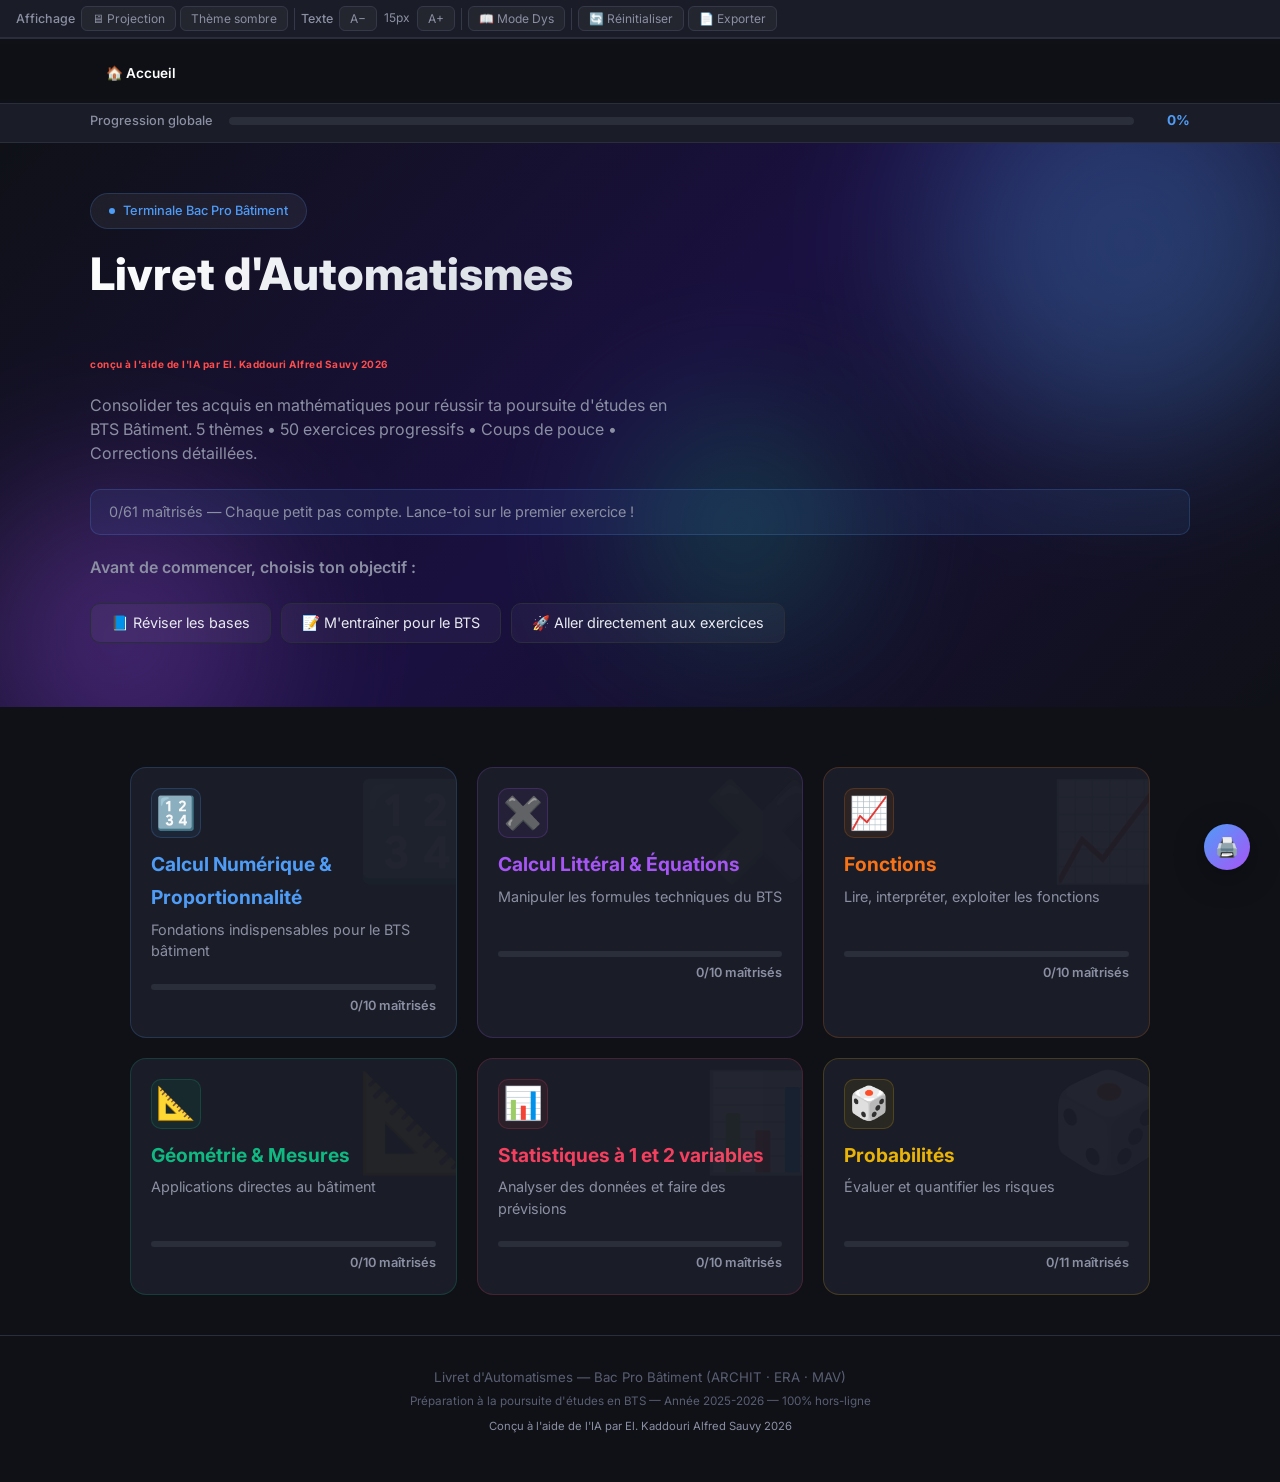
==== commit 0ac034e6: "Ajout de la mention 'Conçu à l'aide de l'IA par El. Kaddouri' dans le footer" ====
--- a/livret.html
+++ b/livret.html
@@ -88,6 +88,7 @@
   <footer class="footer">
     <p>Livret d'Automatismes — Bac Pro Bâtiment (ARCHIT · ERA · MAV)</p>
     <p class="footer-small">Préparation à la poursuite d'études en BTS — Année 2025-2026 — 100% hors-ligne</p>
+    <p class="footer-small" style="font-size: 0.85em; color: var(--text-muted); margin-top: 5px;">Conçu à l'aide de l'IA par El. Kaddouri Alfred Sauvy 2026</p>
     <div style="margin-top: 15px;" class="no-print">
       <img src="https://hits.seeyoufarm.com/api/count/incr/badge.svg?url=https%3A%2F%2Fekaddouri.github.io%2FParcoursY-Automatismes&count_bg=%234F9CF7&title_bg=%231A1D27&icon=&icon_color=%23E7E7E7&title=Visites&edge_flat=true" alt="Compteur de visites" title="Nombre de visites sur le site" onerror="this.style.display='none'" />
     </div>
--- a/style.css
+++ b/style.css
@@ -89,7 +89,7 @@
 .hero-msg { margin-top:16px; padding:10px 18px; border-radius:var(--radius-sm); background:rgba(79,156,247,0.08); border:1px solid rgba(79,156,247,0.2); font-size:0.9rem; color:var(--text-muted); }
 
 .concepteur-text {
-  font-size: 8px;
+  font-size: 10px;
   font-weight: 700;
   color: #ff4d4d; /* Rouge clair pour fond sombre */
   margin-top: -12px;
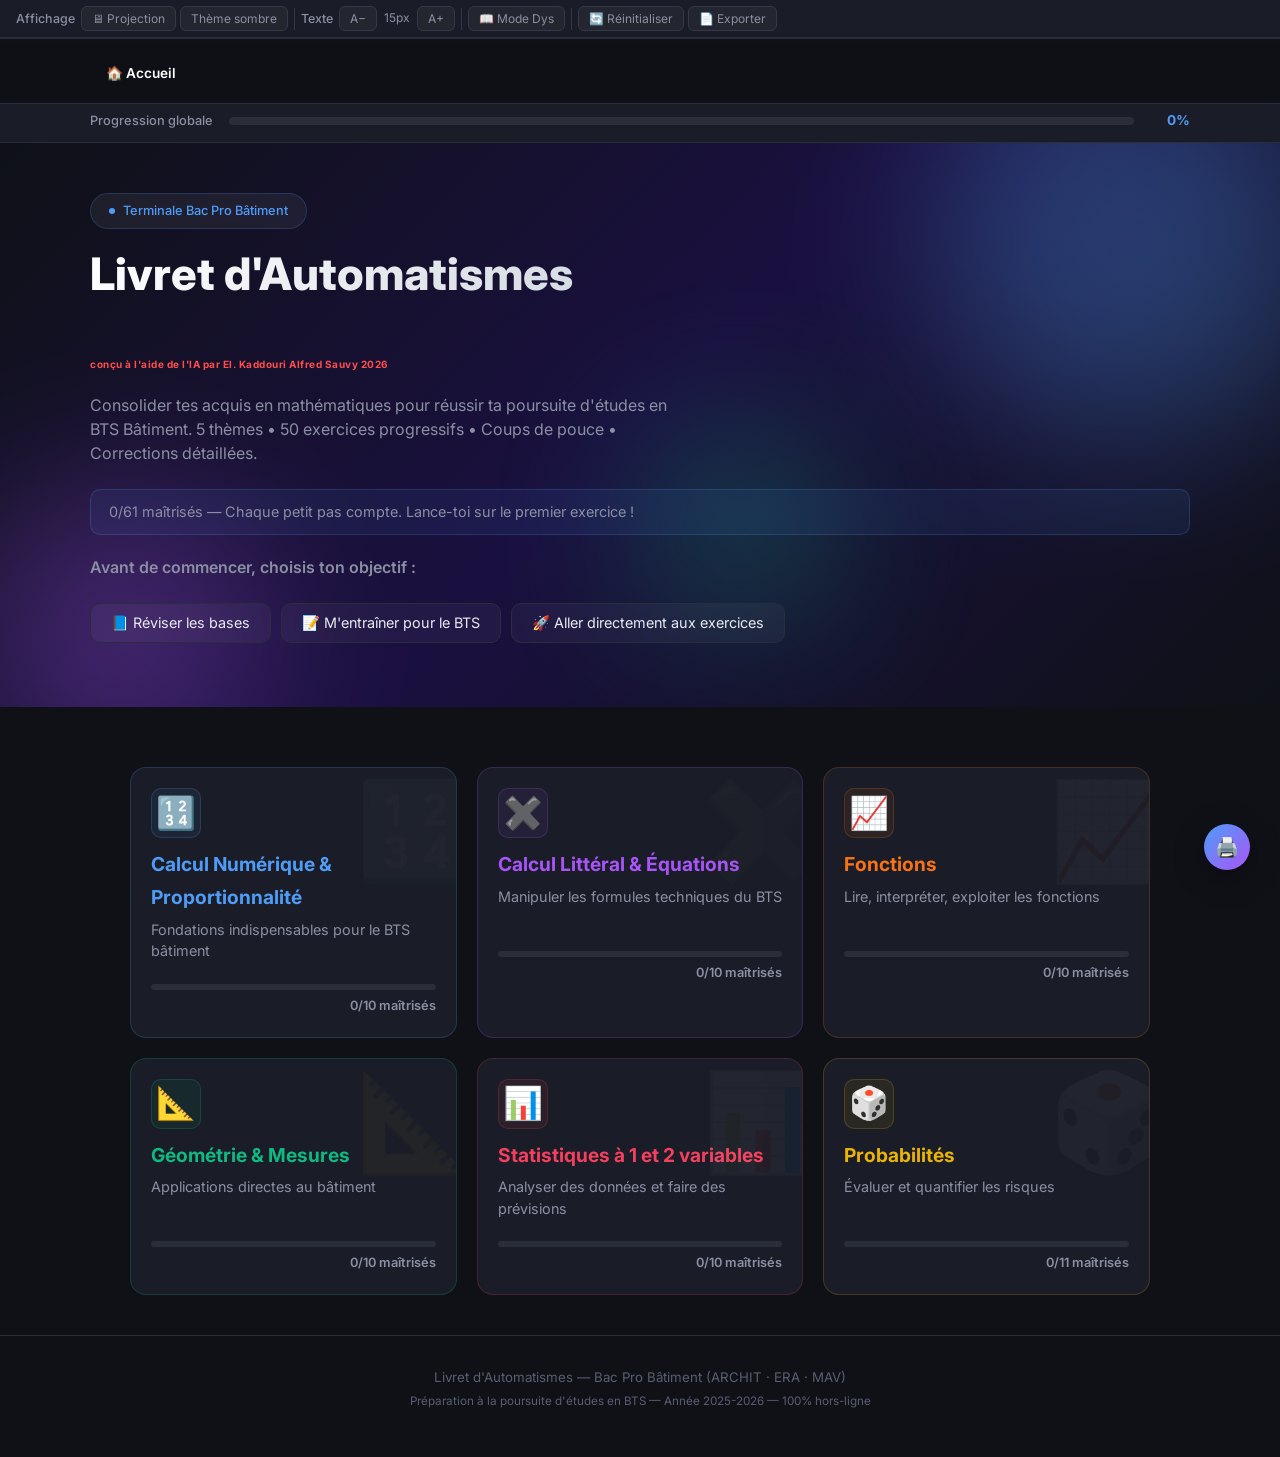
==== commit 3421bfe0: "Suppression du doublon résiduel dans le footer et synchronisation" ====
--- a/livret.html
+++ b/livret.html
@@ -88,7 +88,6 @@
   <footer class="footer">
     <p>Livret d'Automatismes — Bac Pro Bâtiment (ARCHIT · ERA · MAV)</p>
     <p class="footer-small">Préparation à la poursuite d'études en BTS — Année 2025-2026 — 100% hors-ligne</p>
-    <p class="footer-small" style="font-size: 0.85em; color: var(--text-muted); margin-top: 5px;">Conçu à l'aide de l'IA par El. Kaddouri Alfred Sauvy 2026</p>
     <div style="margin-top: 15px;" class="no-print">
       <img src="https://hits.seeyoufarm.com/api/count/incr/badge.svg?url=https%3A%2F%2Fekaddouri.github.io%2FParcoursY-Automatismes&count_bg=%234F9CF7&title_bg=%231A1D27&icon=&icon_color=%23E7E7E7&title=Visites&edge_flat=true" alt="Compteur de visites" title="Nombre de visites sur le site" onerror="this.style.display='none'" />
     </div>
